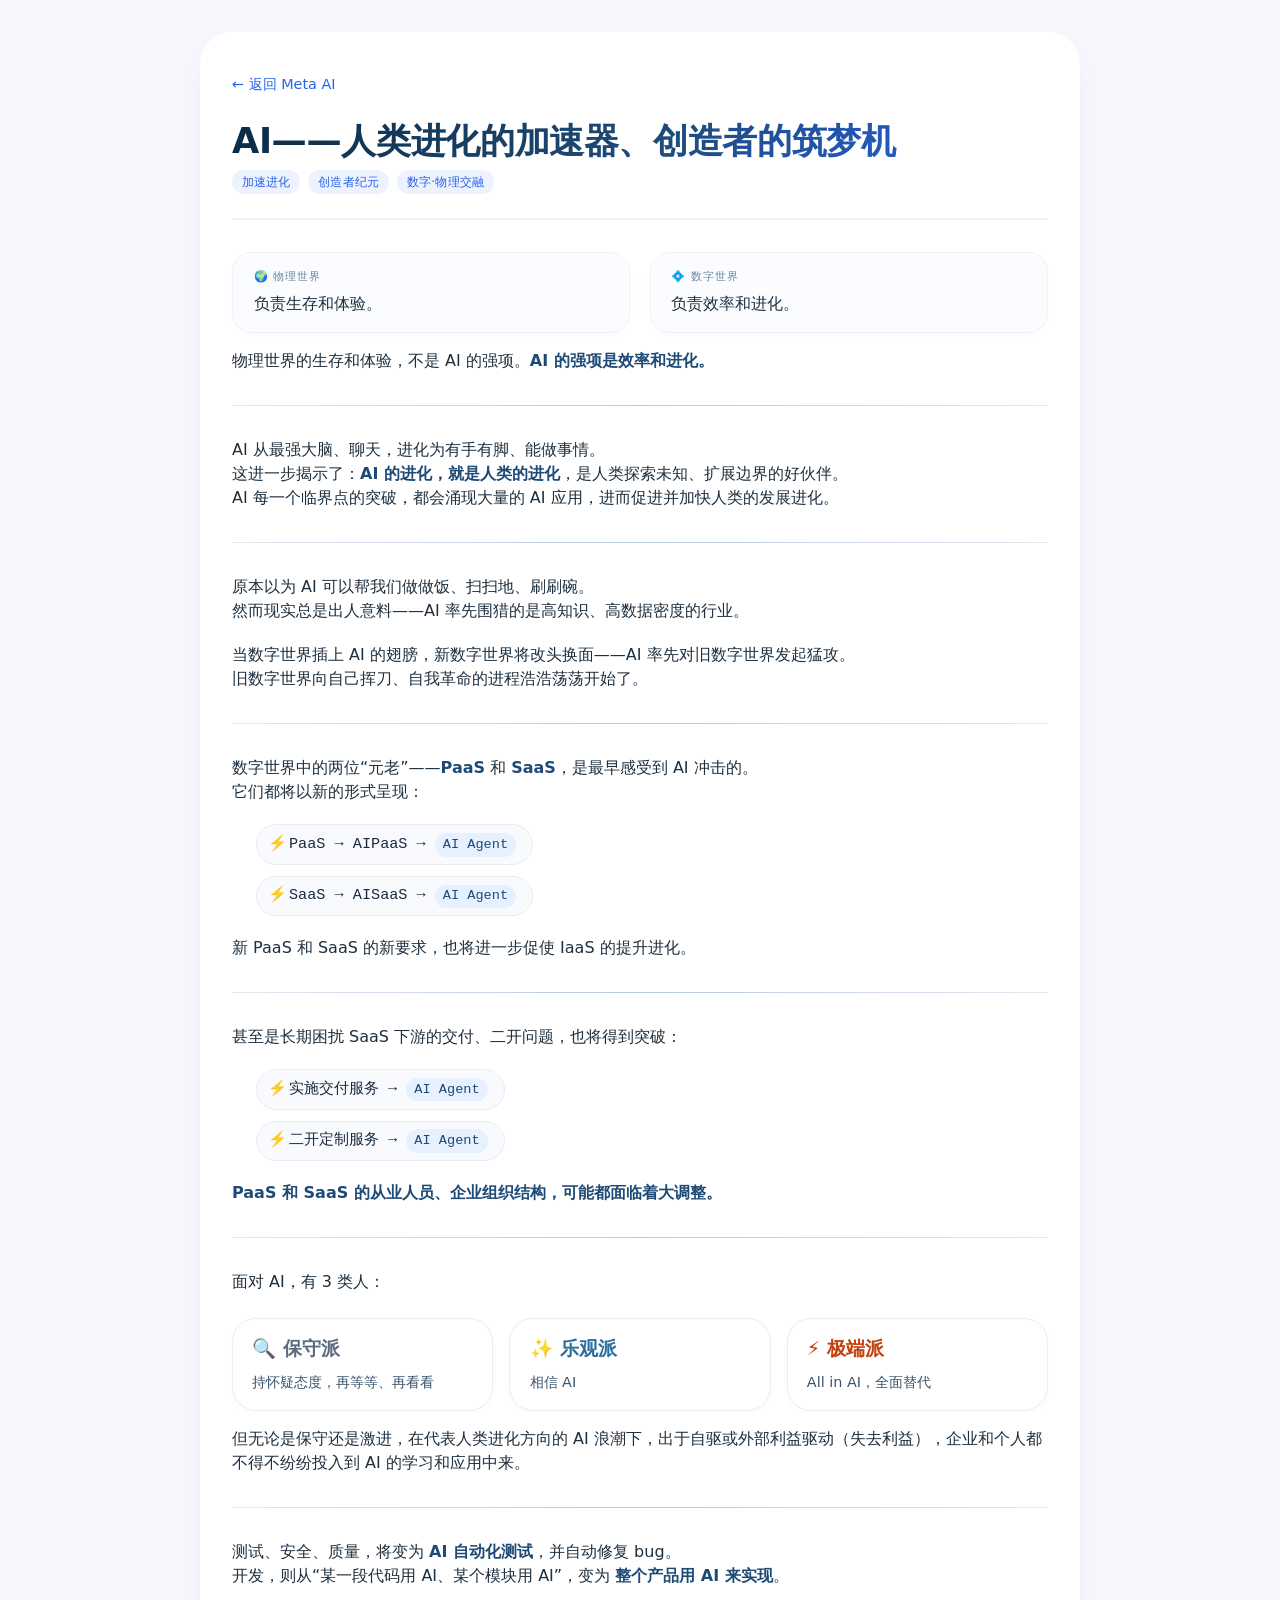
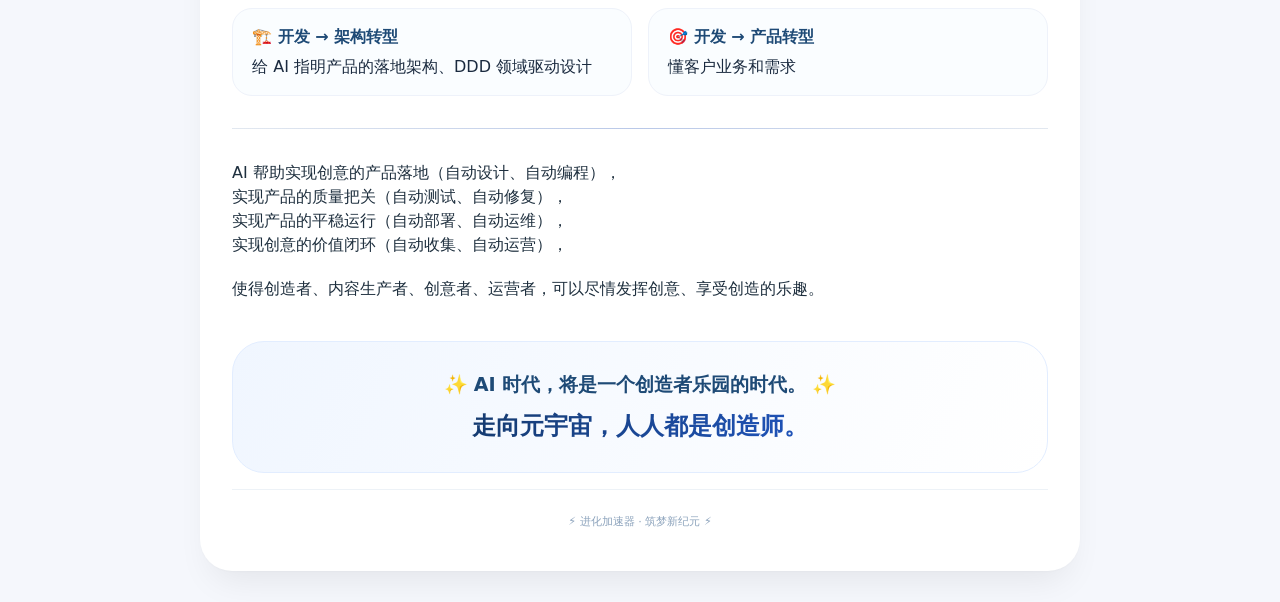
==== AI_20260330.html @ 70cc27fe "Deploy Meta AI website" ====
<!DOCTYPE html>
<html lang="zh-CN">
<head>
    <meta charset="UTF-8">
    <meta name="viewport" content="width=device-width, initial-scale=1.0, viewport-fit=cover">
    <title>AI — 人类进化的加速器 | 创造者的筑梦机</title>
    <style>
        * {
            margin: 0;
            padding: 0;
            box-sizing: border-box;
        }

        body {
            background: #f5f7fc;
            font-family: system-ui, -apple-system, 'Segoe UI', 'Roboto', 'Noto Sans', sans-serif;
            line-height: 1.5;
            color: #1a2a3f;
            scroll-behavior: smooth;
            padding: 2rem 1rem;
        }

        /* 主容器：优雅阅读宽度 */
        .container {
            max-width: 880px;
            margin: 0 auto;
            background: white;
            border-radius: 32px;
            box-shadow: 0 20px 35px -12px rgba(0, 0, 0, 0.08), 0 1px 2px rgba(0, 0, 0, 0.02);
            overflow: hidden;
            transition: all 0.2s ease;
        }

        /* 内容内边距 */
        .content {
            padding: 2.5rem 2rem;
        }

        @media (max-width: 640px) {
            body {
                padding: 1rem 0.75rem;
            }
            .content {
                padding: 1.8rem 1.25rem;
            }
        }

        /* 标题区 */
        .hero {
            margin-bottom: 2rem;
            border-bottom: 2px solid #eef2f9;
            padding-bottom: 1.5rem;
        }

        h1 {
            font-size: 2.2rem;
            font-weight: 800;
            line-height: 1.2;
            background: linear-gradient(135deg, #0b2b44 0%, #1e4a76 50%, #2563eb 100%);
            background-clip: text;
            -webkit-background-clip: text;
            color: transparent;
            letter-spacing: -0.01em;
            margin-bottom: 0.5rem;
        }

        .sub {
            font-size: 0.9rem;
            color: #5b6e8c;
            letter-spacing: 0.3px;
            display: flex;
            align-items: center;
            gap: 0.5rem;
            flex-wrap: wrap;
            margin-top: 0.5rem;
        }

        .sub span {
            background: #eef2ff;
            padding: 0.2rem 0.6rem;
            border-radius: 40px;
            font-size: 0.75rem;
            font-weight: 500;
            color: #2563eb;
        }

        /* 分割线 现代风格 */
        hr {
            margin: 2rem 0;
            border: 0;
            height: 1px;
            background: linear-gradient(90deg, #e2e8f0, #b9c8e8, #e2e8f0);
        }

        /* 段落 */
        p {
            margin-bottom: 1.25rem;
            font-size: 1rem;
            color: #1e2f3e;
        }

        /* 强调字 */
        strong, b {
            color: #1e4a76;
            font-weight: 600;
        }

        /* 引用高亮 / 重点框 */
        .highlight {
            background: #f0f4fe;
            border-left: 4px solid #3b82f6;
            padding: 0.8rem 1.2rem;
            border-radius: 16px;
            margin: 1.25rem 0;
            font-weight: 500;
            color: #0c4a6e;
        }

        /* 双行对比卡片 (物理世界/数字世界) */
        .duo-grid {
            display: flex;
            gap: 1.2rem;
            margin: 1.5rem 0 1rem;
            flex-wrap: wrap;
        }
        .duo-card {
            flex: 1;
            background: #fafcff;
            border-radius: 20px;
            padding: 1rem 1.3rem;
            border: 1px solid #eef2f8;
            box-shadow: 0 2px 6px rgba(0,0,0,0.02);
            transition: all 0.2s;
        }
        .duo-card p {
            margin-bottom: 0;
            font-weight: 500;
        }
        .duo-card .label {
            font-size: 0.7rem;
            text-transform: uppercase;
            letter-spacing: 1px;
            color: #6c86a3;
            margin-bottom: 0.4rem;
            display: block;
        }
        @media (max-width: 560px) {
            .duo-grid { flex-direction: column; gap: 0.8rem; }
        }

        /* 列表样式 */
        ul, .custom-list {
            margin: 1rem 0 1.25rem 1.5rem;
            list-style-type: none;
        }
        li {
            margin-bottom: 0.6rem;
            position: relative;
            padding-left: 1.5rem;
        }
        li::before {
            content: "▹";
            position: absolute;
            left: 0;
            color: #3b82f6;
            font-weight: 500;
        }

        /* 特殊列表 (PaaS 转变, 服务转变) 加强样式 */
        .tech-list li {
            font-family: monospace;
            font-size: 0.95rem;
            background: #f8fafd;
            margin-bottom: 0.7rem;
            padding: 0.45rem 1rem 0.45rem 2rem;
            border-radius: 40px;
            border: 1px solid #e9edf2;
            width: fit-content;
            min-width: 220px;
        }
        .tech-list li::before {
            content: "⚡";
            left: 0.7rem;
            color: #2563eb;
        }

        /* 三类型人格卡片 */
        .types {
            display: flex;
            flex-wrap: wrap;
            gap: 1rem;
            margin: 1.5rem 0 1rem;
        }
        .type-card {
            flex: 1;
            background: #ffffff;
            border-radius: 24px;
            padding: 1rem 1.2rem;
            border: 1px solid #e9edf2;
            box-shadow: 0 2px 6px rgba(0,0,0,0.02);
            transition: all 0.2s;
        }
        .type-card h4 {
            font-size: 1.2rem;
            font-weight: 700;
            margin-bottom: 0.5rem;
            display: flex;
            align-items: center;
            gap: 0.4rem;
        }
        .type-card p {
            margin-bottom: 0;
            font-size: 0.9rem;
            color: #3a546d;
        }
        .conservative h4 { color: #5f6c80; }
        .optimistic h4 { color: #2c6e9e; }
        .radical h4 { color: #c2410c; }

        /* 代码/标记风格 AI Agent */
        .ai-badge {
            background: #e6f0ff;
            border-radius: 20px;
            padding: 0.1rem 0.5rem;
            font-size: 0.85rem;
            font-weight: 500;
            color: #1e4a76;
            display: inline-block;
            white-space: nowrap;
        }

        /* 开发转型双列 (可选灵活) */
        .dev-grid {
            display: flex;
            gap: 1rem;
            margin: 1rem 0 1.5rem;
            flex-wrap: wrap;
        }
        .dev-item {
            flex: 1;
            background: #fafdff;
            border-radius: 20px;
            padding: 1rem 1.2rem;
            border: 1px solid #eef2fa;
        }
        .dev-item strong {
            display: block;
            font-size: 1rem;
            margin-bottom: 0.4rem;
        }

        /* 结尾引语 */
        .closing-quote {
            margin-top: 2.5rem;
            padding: 1.8rem 1.5rem;
            background: linear-gradient(115deg, #f0f6ff 0%, #ffffff 100%);
            border-radius: 32px;
            text-align: center;
            border: 1px solid #e2edff;
        }
        .closing-quote p {
            margin-bottom: 0.5rem;
            font-size: 1.2rem;
            font-weight: 500;
        }
        .closing-quote .tagline {
            font-size: 1.5rem;
            font-weight: 800;
            background: linear-gradient(120deg, #0f2b3f, #2563eb);
            background-clip: text;
            -webkit-background-clip: text;
            color: transparent;
            margin-top: 0.25rem;
        }

        /* 辅助边距 */
        .mt-1 { margin-top: 0.5rem; }
        .mb-2 { margin-bottom: 0.75rem; }
        .inline-code {
            background: #eef2f9;
            padding: 0.2rem 0.4rem;
            border-radius: 12px;
            font-family: monospace;
            font-size: 0.85rem;
        }
        footer {
            text-align: center;
            margin-top: 1rem;
            font-size: 0.7rem;
            color: #8ca3bc;
            border-top: 1px solid #edf2f7;
            padding-top: 1.5rem;
        }
        a {
            text-decoration: none;
        }
        .back-link {
            display: inline-block;
            margin-bottom: 1.5rem;
            color: #2563eb;
            font-size: 0.9rem;
            font-weight: 500;
        }
        .back-link:hover { text-decoration: underline; }
    </style>
</head>
<body>
<div class="container">
    <div class="content">
        <!-- 返回主页 -->
        <a href="index.html" class="back-link">← 返回 Meta AI</a>

        <!-- 标题区 -->
        <div class="hero">
            <h1>AI——人类进化的加速器、创造者的筑梦机</h1>
            <div class="sub">
                <span>加速进化</span>
                <span>创造者纪元</span>
                <span>数字·物理交融</span>
            </div>
        </div>

        <!-- 物理世界 / 数字世界 对仗 -->
        <div class="duo-grid">
            <div class="duo-card">
                <div class="label">🌍 物理世界</div>
                <p>负责生存和体验。</p>
            </div>
            <div class="duo-card">
                <div class="label">💠 数字世界</div>
                <p>负责效率和进化。</p>
            </div>
        </div>
        <p>物理世界的生存和体验，不是 AI 的强项。<strong>AI 的强项是效率和进化。</strong></p>

        <hr>

        <!-- AI进化段落 -->
        <p>AI 从最强大脑、聊天，进化为有手有脚、能做事情。<br>
        这进一步揭示了：<strong>AI 的进化，就是人类的进化</strong>，是人类探索未知、扩展边界的好伙伴。<br>
        AI 每一个临界点的突破，都会涌现大量的 AI 应用，进而促进并加快人类的发展进化。</p>

        <hr>

        <p>原本以为 AI 可以帮我们做做饭、扫扫地、刷刷碗。<br>
        然而现实总是出人意料——AI 率先围猎的是高知识、高数据密度的行业。</p>
        <p>当数字世界插上 AI 的翅膀，新数字世界将改头换面——AI 率先对旧数字世界发起猛攻。<br>
        旧数字世界向自己挥刀、自我革命的进程浩浩荡荡开始了。</p>

        <hr>

        <!-- PaaS & SaaS 重塑 -->
        <p>数字世界中的两位“元老”——<strong>PaaS</strong> 和 <strong>SaaS</strong>，是最早感受到 AI 冲击的。<br>
        它们都将以新的形式呈现：</p>
        <ul class="tech-list">
            <li>PaaS → AIPaaS → <span class="ai-badge">AI Agent</span></li>
            <li>SaaS → AISaaS → <span class="ai-badge">AI Agent</span></li>
        </ul>
        <p>新 PaaS 和 SaaS 的新要求，也将进一步促使 IaaS 的提升进化。</p>

        <hr>

        <p>甚至是长期困扰 SaaS 下游的交付、二开问题，也将得到突破：</p>
        <ul class="tech-list">
            <li>实施交付服务 → <span class="ai-badge">AI Agent</span></li>
            <li>二开定制服务 → <span class="ai-badge">AI Agent</span></li>
        </ul>
        <p><strong>PaaS 和 SaaS 的从业人员、企业组织结构，可能都面临着大调整。</strong></p>

        <hr>

        <!-- 三类人 -->
        <p>面对 AI，有 3 类人：</p>
        <div class="types">
            <div class="type-card conservative">
                <h4>🔍 保守派</h4>
                <p>持怀疑态度，再等等、再看看</p>
            </div>
            <div class="type-card optimistic">
                <h4>✨ 乐观派</h4>
                <p>相信 AI</p>
            </div>
            <div class="type-card radical">
                <h4>⚡ 极端派</h4>
                <p>All in AI，全面替代</p>
            </div>
        </div>
        <p>但无论是保守还是激进，在代表人类进化方向的 AI 浪潮下，出于自驱或外部利益驱动（失去利益），企业和个人都不得不纷纷投入到 AI 的学习和应用中来。</p>

        <hr>

        <!-- 测试 开发转型 -->
        <p>测试、安全、质量，将变为 <strong>AI 自动化测试</strong>，并自动修复 bug。<br>
        开发，则从“某一段代码用 AI、某个模块用 AI”，变为 <strong>整个产品用 AI 来实现</strong>。</p>
        <div class="dev-grid">
            <div class="dev-item">
                <strong>🏗️ 开发 → 架构转型</strong>
                给 AI 指明产品的落地架构、DDD 领域驱动设计
            </div>
            <div class="dev-item">
                <strong>🎯 开发 → 产品转型</strong>
                懂客户业务和需求
            </div>
        </div>

        <hr>

        <!-- AI 实现创意闭环 -->
        <p>AI 帮助实现创意的产品落地（自动设计、自动编程），<br>
        实现产品的质量把关（自动测试、自动修复），<br>
        实现产品的平稳运行（自动部署、自动运维），<br>
        实现创意的价值闭环（自动收集、自动运营），</p>
        <p>使得创造者、内容生产者、创意者、运营者，可以尽情发挥创意、享受创造的乐趣。</p>

        <!-- 结尾高亮区 -->
        <div class="closing-quote">
            <p>✨ <strong>AI 时代，将是一个创造者乐园的时代。</strong> ✨</p>
            <div class="tagline">走向元宇宙，人人都是创造师。</div>
        </div>

        <!-- 优雅的脚注（可选，增加分享氛围） -->
        <footer>
            ⚡ 进化加速器 · 筑梦新纪元 ⚡
        </footer>
    </div>
</div>
</body>
</html>
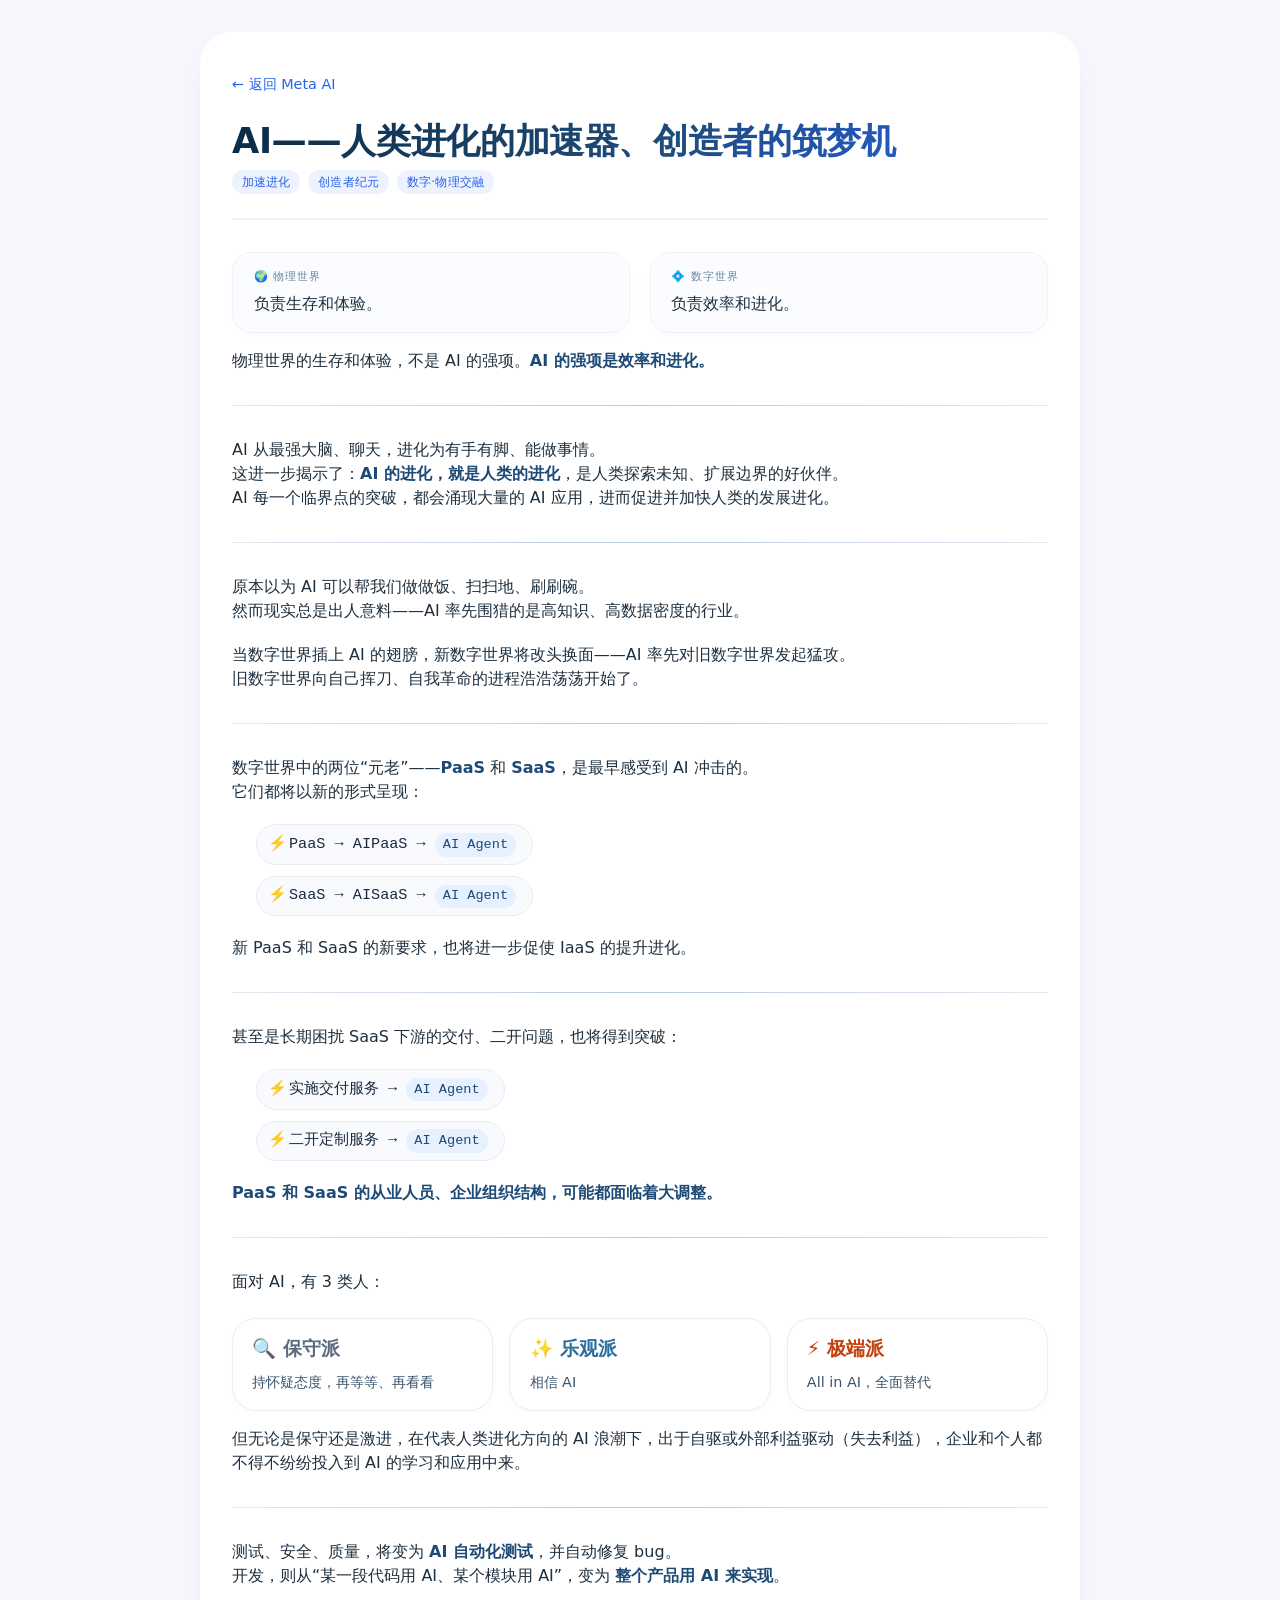
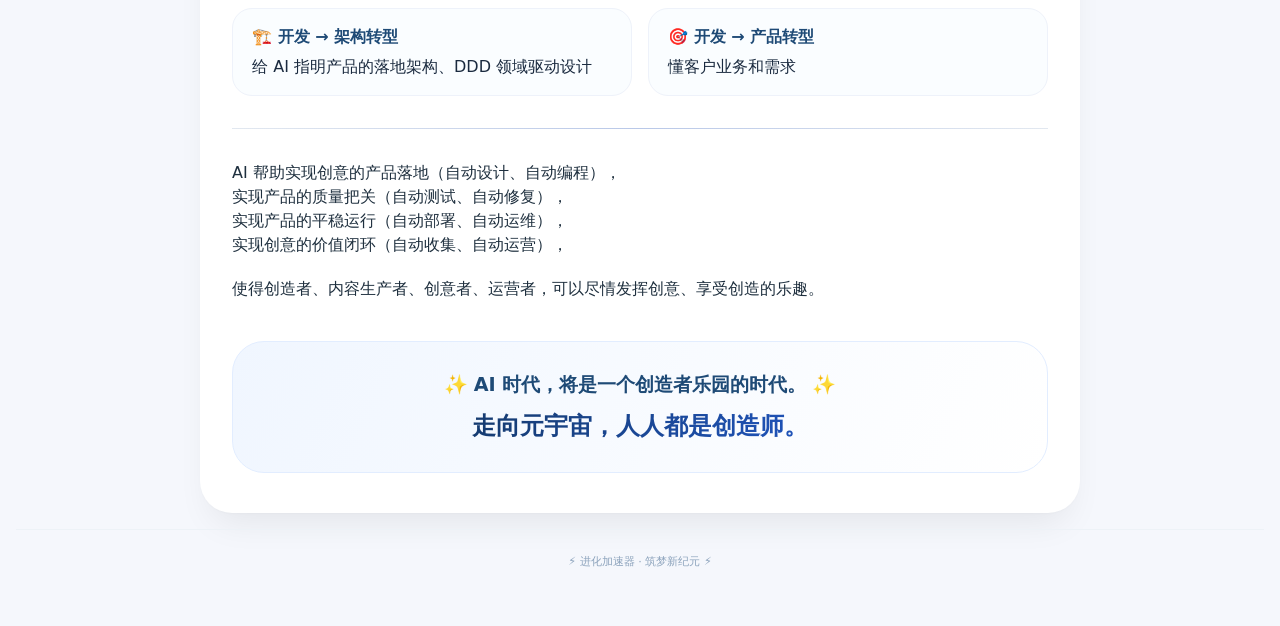
==== commit aeb67115: "更新网站内容" ====
--- a/AI_20260330.html
+++ b/AI_20260330.html
@@ -418,11 +418,10 @@
             <div class="tagline">走向元宇宙，人人都是创造师。</div>
         </div>
 
-        <!-- 优雅的脚注（可选，增加分享氛围） -->
-        <footer>
-            ⚡ 进化加速器 · 筑梦新纪元 ⚡
-        </footer>
     </div>
 </div>
+<footer style="text-align:center;margin-top:1rem;font-size:0.7rem;color:#8ca3bc;padding:1.5rem 0;">
+    ⚡ 进化加速器 · 筑梦新纪元 ⚡
+</footer>
 </body>
 </html>
